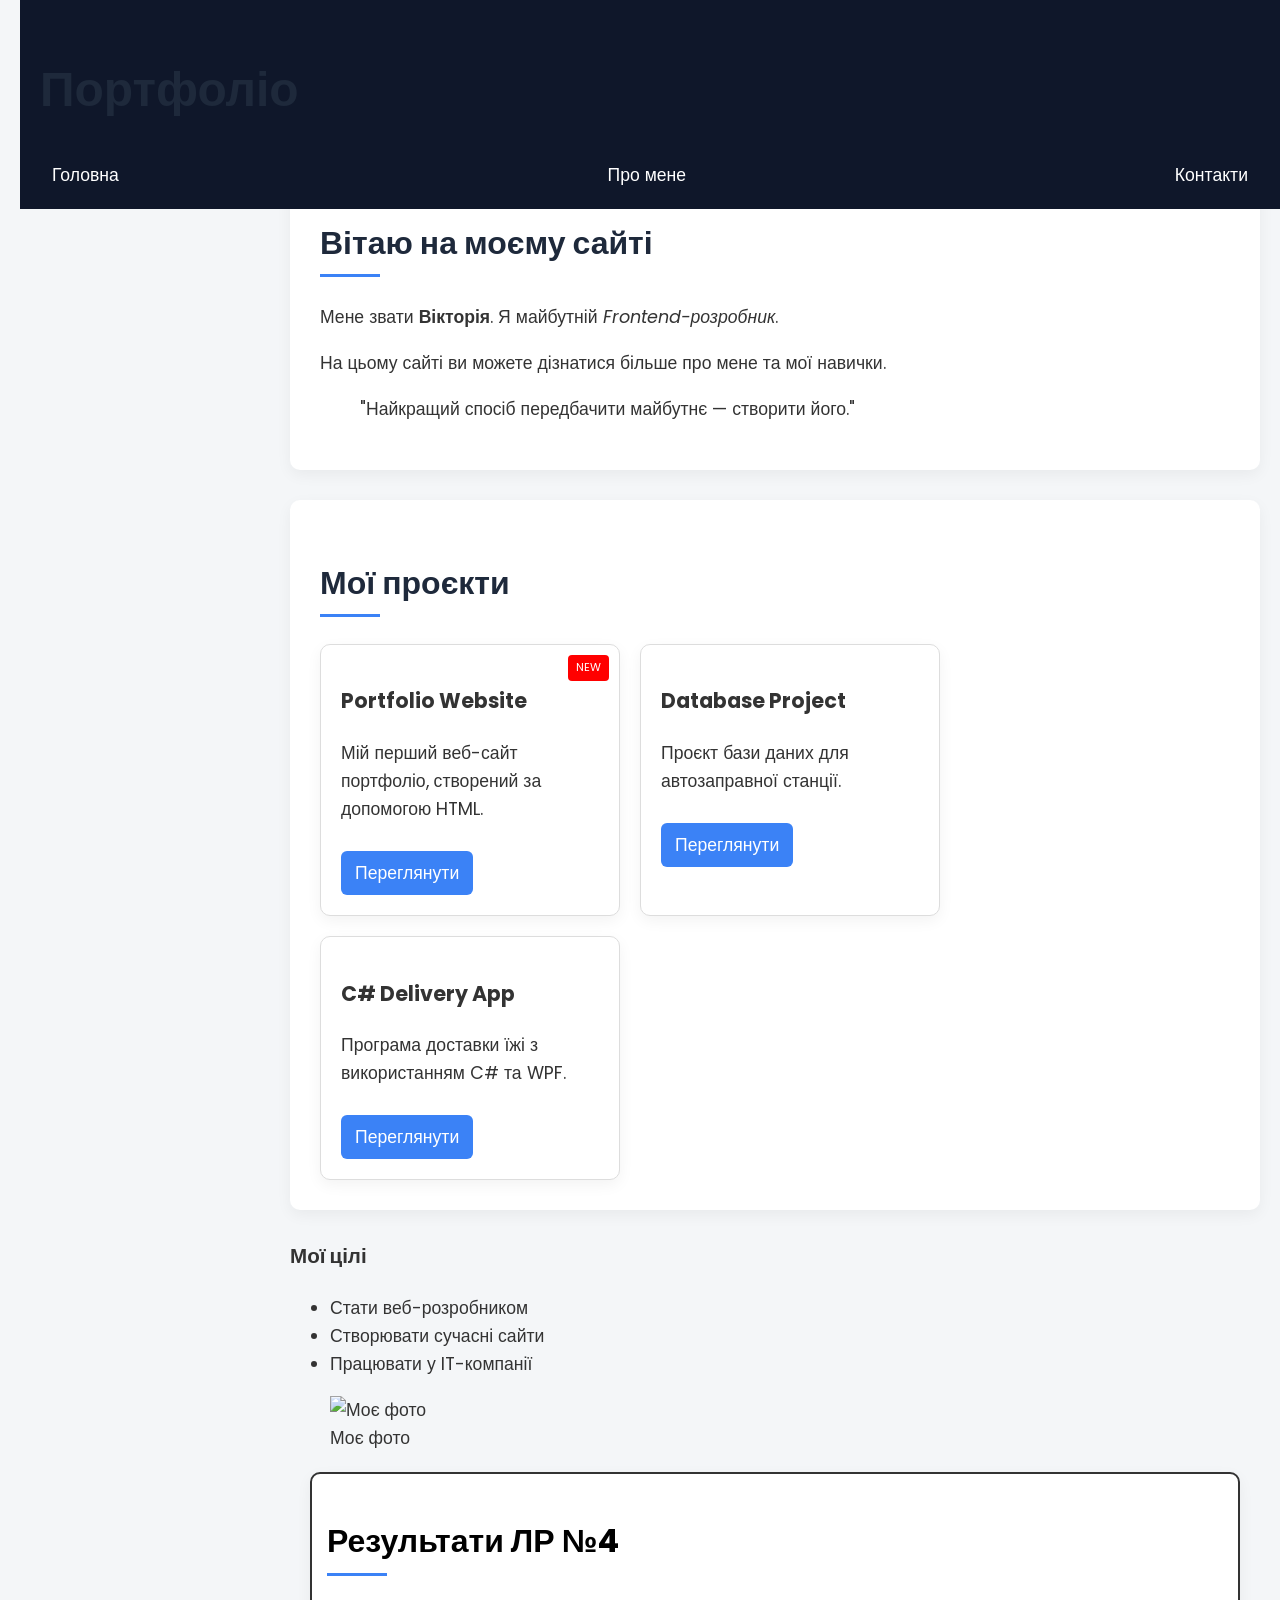
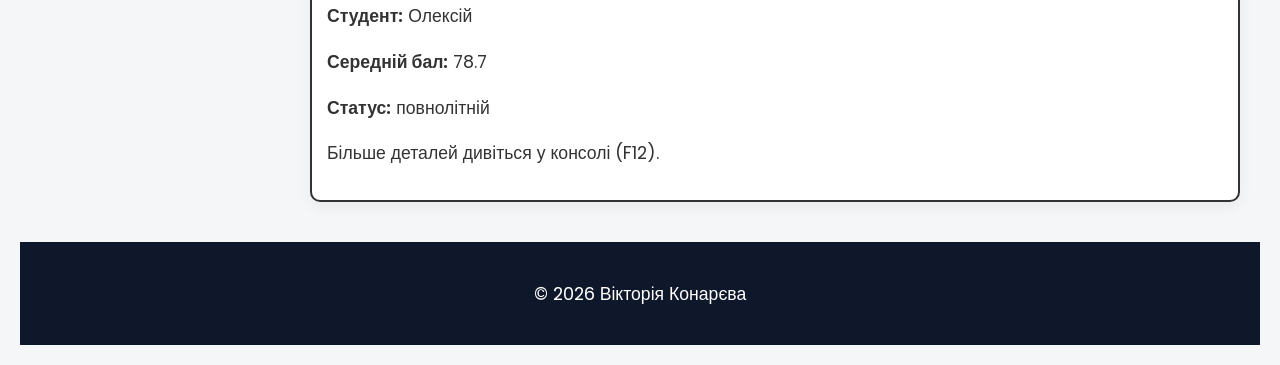
==== index.html @ f1567363 "fix: restore project structure and add lab 4" ====
<!DOCTYPE html>
<html lang="uk">
<head>
<meta charset="UTF-8">
<meta name="viewport" content="width=device-width, initial-scale=1.0">
<meta name="description" content="Персональне портфоліо">
<meta name="author" content="Student">
<title>Головна — Портфоліо</title>
<link href="https://fonts.googleapis.com/css2?family=Poppins:wght@300;400;600&display=swap" rel="stylesheet">
<link rel="stylesheet" href="styles.css">
</head>

<body>

<div class="page">

<header  class="header">
<h1>Портфоліо</h1>

<nav>
<ul>
<li><a href="index.html">Головна</a></li>
<li><a href="about.html">Про мене</a></li>
<li><a href="contacts.html">Контакти</a></li>
</ul>
</nav>

</header>

<aside class="sidebar">
Навігація
</aside>

<main  class="content">

<section>

<h2>Вітаю на моєму сайті</h2>

<p>Мене звати <strong>Вікторія</strong>. Я майбутній <em>Frontend-розробник</em>.</p>

<p>На цьому сайті ви можете дізнатися більше про мене та мої навички.</p>

<blockquote>
"Найкращий спосіб передбачити майбутнє — створити його."
</blockquote>

</section>


<section id="projects">

<h2>Мої проєкти</h2>

<div class="projects-container">

<div class="project-card">
<span class="badge">NEW</span>
<h3>Portfolio Website</h3>
<p>Мій перший веб-сайт портфоліо, створений за допомогою HTML.</p>
<a href="#">Переглянути</a>
</div>

<div class="project-card">
<h3>Database Project</h3>
<p>Проєкт бази даних для автозаправної станції.</p>
<a href="#">Переглянути</a>
</div>

<div class="project-card">
<h3>C# Delivery App</h3>
<p>Програма доставки їжі з використанням C# та WPF.</p>
<a href="#">Переглянути</a>
</div>

</div>

</section>

<h3>Мої цілі</h3>

<ul>
<li>Стати веб-розробником</li>
<li>Створювати сучасні сайти</li>
<li>Працювати у IT-компанії</li>
</ul>

<figure>
<img src="images/IMG_1504.JPG" alt="Моє фото" width="250">
<figcaption>Моє фото</figcaption>
</figure>

</section>
<section id="lab-results" style="margin: 20px; padding: 15px; border: 2px solid #333; background: #fff;">
        <h2 style="color: #000;">Результати ЛР №4</h2>
        <div id="output" style="color: #333;"></div>
    </section>

    <script src="script.js"></script>
</body>
</html>
</main>

<footer class="footer">
<p>© 2026 Вікторія Конарєва</p>
</footer>

</body>
</div>
</html>
---- styles.css ----
:root{

--color-primary:#3498db;
--color-secondary:#2ecc71;
--color-text:#333;
--color-bg:#ffffff;

--spacing-md:1rem;
--spacing-lg:2rem;

--transition-speed:0.3s;

}

.page{
display:grid;

grid-template-areas:
"header"
"content"
"sidebar"
"footer";

grid-template-columns:1fr;

gap:20px;
padding:20px;
}

.header{
grid-area:header;
}

.content{
grid-area:content;
}

.sidebar{
grid-area:sidebar;
}

.footer{
grid-area:footer;
}

/* ===== GLOBAL RESET ===== */

*,
*::before,
*::after {
    box-sizing: border-box;
}

body {
    margin: 0;
    padding: 0;

    font-family: 'Poppins', Arial, sans-serif;

    background-color: #f4f6f8;
    color:var(--color-text);

    line-height: 1.6;
}

/* ===== HEADER ===== */

header {
    background-color: #0f172a;
    color: white;

    padding: 20px;

    position: fixed;
    width: 100%;
    top: 0;

    z-index: 1000;
}

main {
    padding-top: 120px;
    max-width: 1100px;
    margin: auto;
}

/* ===== NAVIGATION ===== */

nav ul {
    list-style: none;
    padding: 0;
    margin: 0;
}

nav ul li {
    display: inline-block;
    margin-right: 20px;
}

nav ul li a {

    text-decoration: none;

    color: white;

    padding: 8px 12px;

    border-radius: 6px;

    transition: 0.3s;
}

nav ul li a:hover {

    background-color: #3b82f6;

}

/* ===== SECTIONS ===== */

section {

    background: white;

    margin-bottom: 30px;

    padding: 30px;

    border-radius: 10px;

    box-shadow: 0 5px 15px rgba(0,0,0,0.05);

}

h1, h2 {

    color: #1e293b;

}
h2::after {

    content: "";

    display: block;

    width: 60px;

    height: 3px;

    background: #3b82f6;

    margin-top: 6px;

}

/* ===== PROJECT CARDS ===== */

.projects-container{

display:flex;

gap:20px;

flex-wrap:wrap;

margin-top:20px;

}

.project-card{

background:white;

border-radius:10px;

padding:20px;

width:300px;

border:1px solid #ddd;

box-shadow:0 5px 15px rgba(0,0,0,0.05);

transition:0.3s;

}

.project-card:hover{

transform:translateY(-5px);

box-shadow:0 15px 25px rgba(0,0,0,0.15);

}

.project-card a{

display:inline-block;

margin-top:10px;

text-decoration:none;

background:#3b82f6;

color:white;

padding:8px 14px;

border-radius:6px;

transition:0.3s;

}

.project-card a:hover{

background:#2563eb;

}

button,
input[type="submit"] {

    background: #3b82f6;

    color: white;

    border: none;

    padding: 10px 20px;

    border-radius: 6px;

    cursor: pointer;

    transition: 0.3s;
}
button:hover,
input[type="submit"]:hover {

    background: #2563eb;

}

/* ===== TABLE ===== */

table {

    width: 100%;

    border-collapse: collapse;

}

th,
td {

    padding: 10px;

    border: 1px solid #ddd;

}

th {

    background: #3b82f6;

    color: white;

}

tr:nth-child(even) {

    background: #f1f5f9;

}

tr:hover {

    background: #e2e8f0;

}

/* ===== FORM ===== */

label {

    display: block;

    margin-top: 15px;

}

input,
textarea {

    width: 100%;

    padding: 10px;

    border: 1px solid #ccc;

    border-radius: 6px;

}
input:focus,
textarea:focus {

    border-color: #3b82f6;

    outline: none;

    box-shadow: 0 0 5px rgba(59,130,246,0.4);

}

blockquote {

    max-height: 120px;

    overflow: auto;

}

/* ===== BADGE (relative + absolute) ===== */

.project-card{

position: relative;

}

.badge{

position: absolute;

top: 10px;

right: 10px;

background: red;

color: white;

padding: 4px 8px;

font-size: 0.7rem;

border-radius: 4px;

}

footer {

    text-align: center;

    padding: 20px;

    background: #0f172a;

    color: white;

}

@media (min-width:1024px){

.page{

grid-template-areas:
"header header"
"sidebar content"
"footer footer";

grid-template-columns:250px 1fr;

}

}

nav ul{
display:flex;

justify-content:center;

align-items:center;

gap:20px;

list-style:none;
padding:0;
}

a{

transition:color 0.3s;

}

a:hover{

color:var(--color-primary);

}

section{

transition:transform 0.3s, box-shadow 0.3s;

}

section:hover{

transform:translateY(-5px);

box-shadow:0 8px 20px rgba(0,0,0,0.2);

}

@keyframes fadeIn{

from{
opacity:0;
transform:translateY(20px);
}

to{
opacity:1;
transform:translateY(0);
}

}
main{

animation:fadeIn 0.6s ease;

}

img{

max-width:100%;

height:auto;

display:block;

}

h1{
font-size:clamp(1.8rem,4vw,3rem);
}

h2{
font-size:clamp(1.2rem,3vw,2rem);
}

body{
font-size:clamp(0.9rem,1.5vw,1.1rem);
}


@media (min-width:768px){

nav ul{
justify-content:space-between;
}

}
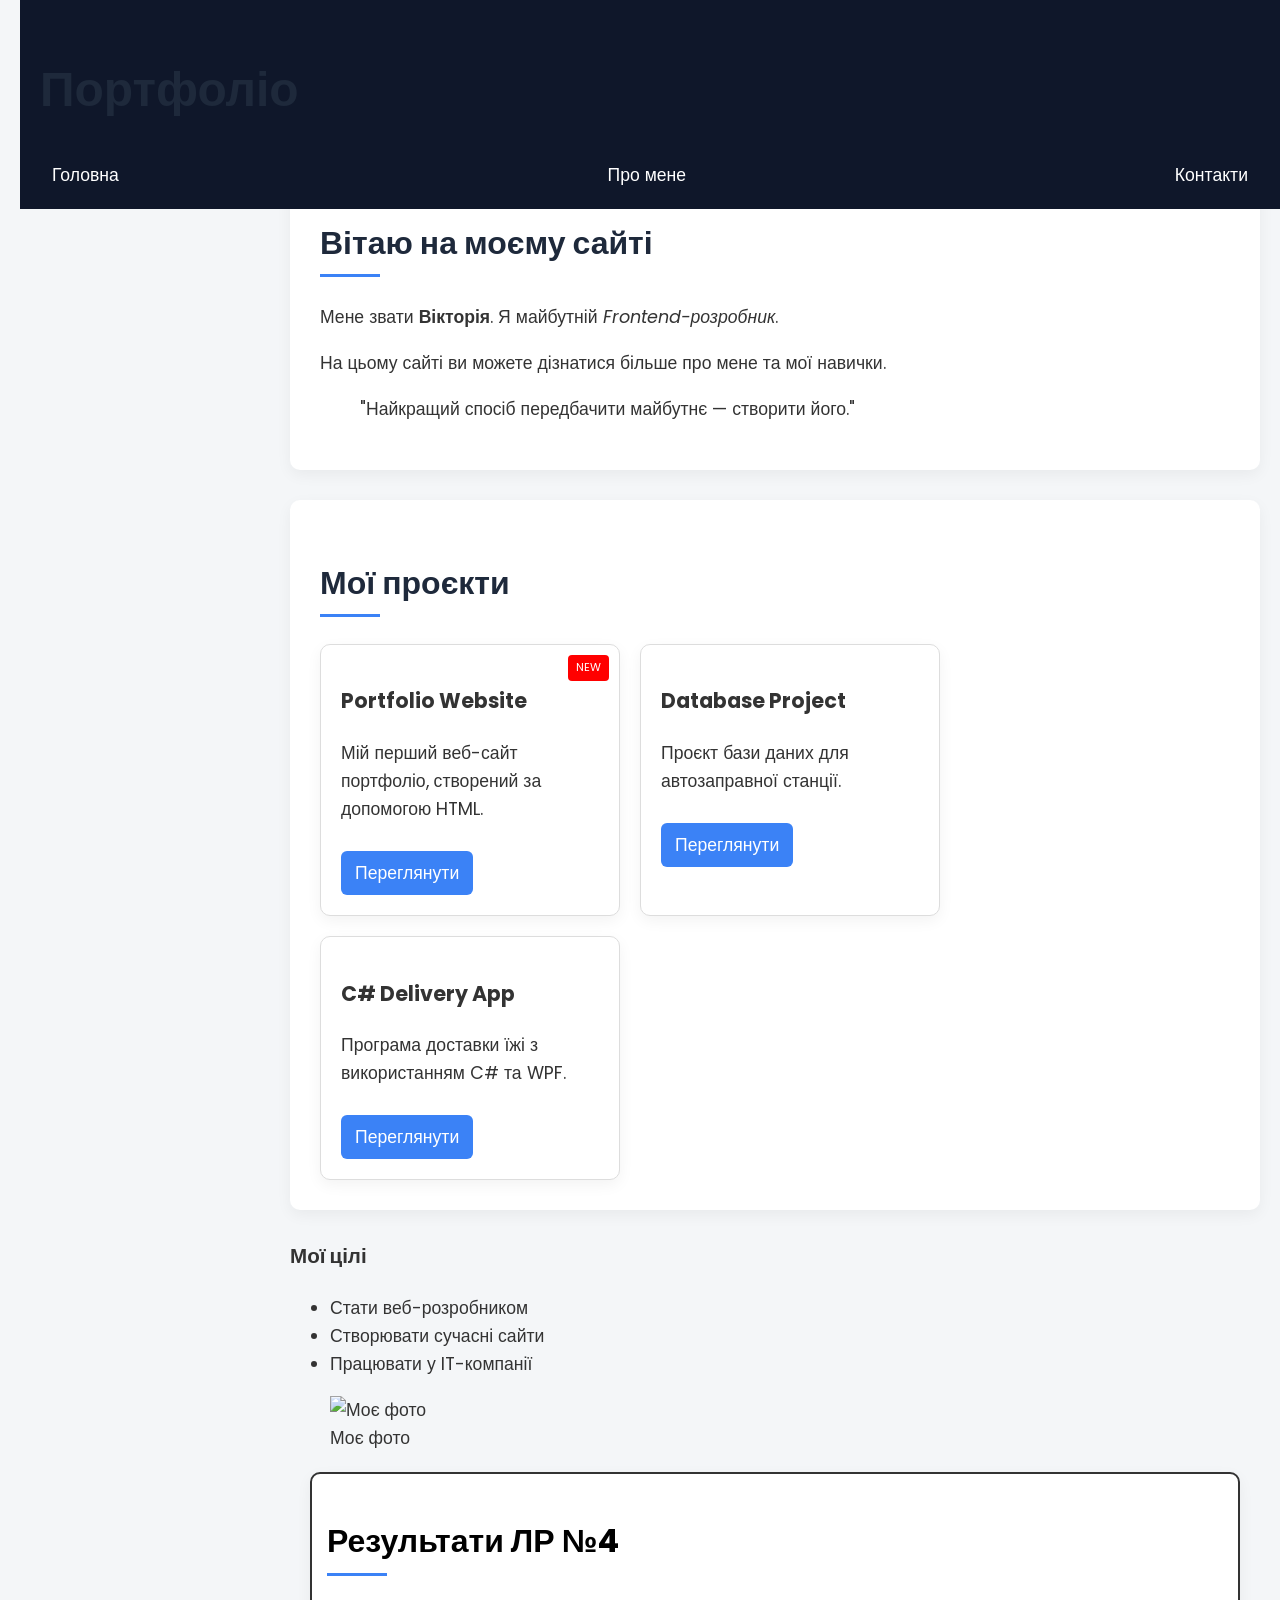
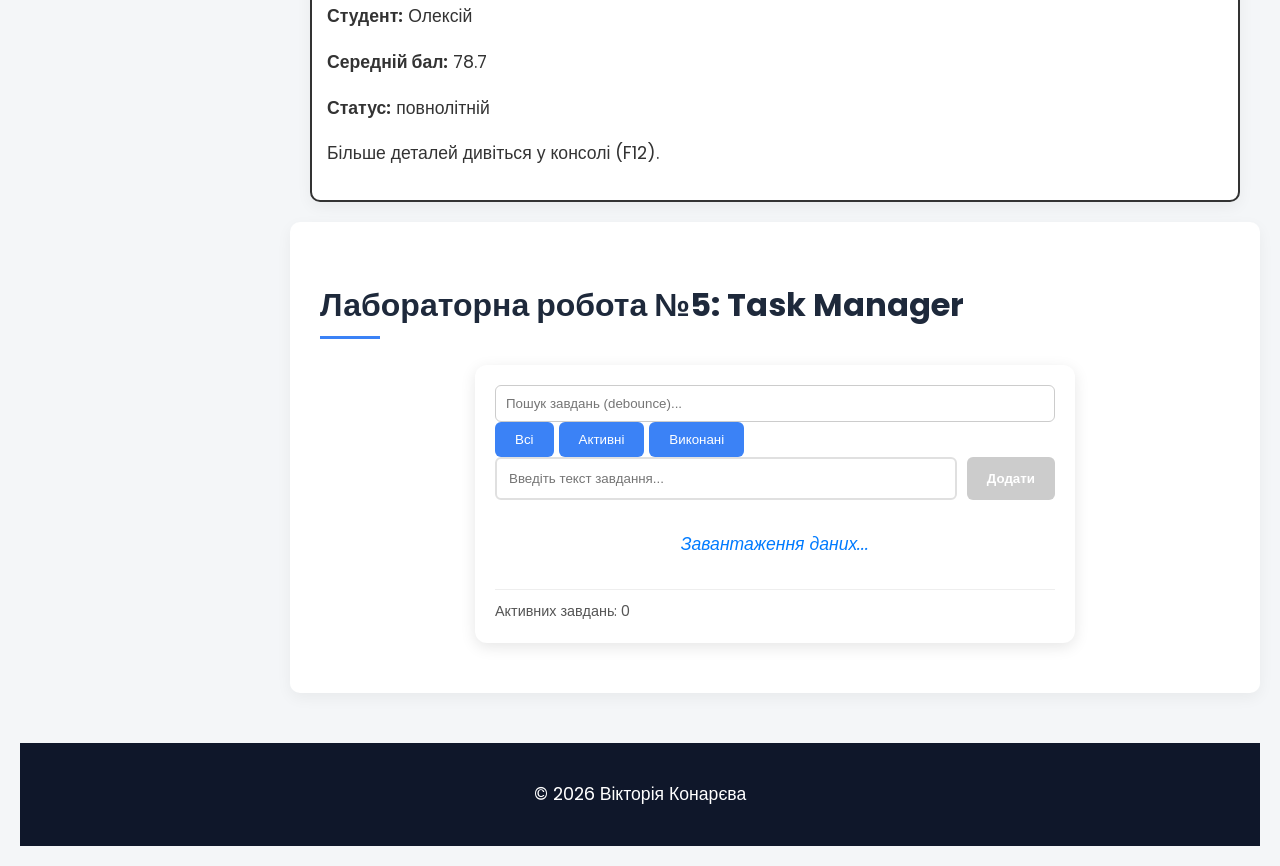
==== commit b6ab5db2: "feat: add todo app" ====
--- a/index.html
+++ b/index.html
@@ -95,6 +95,34 @@
         <h2 style="color: #000;">Результати ЛР №4</h2>
         <div id="output" style="color: #333;"></div>
     </section>
+    <section id="todo-section">
+    <h2>Лабораторна робота №5: Task Manager</h2>
+    
+    <div class="todo-app">
+        <div class="todo-controls">
+            <input type="text" id="searchInput" placeholder="Пошук завдань (debounce)..." class="search-input">
+            
+            <div class="filters">
+                <button class="filter-btn active" data-filter="all">Всі</button>
+                <button class="filter-btn" data-filter="active">Активні</button>
+                <button class="filter-btn" data-filter="completed">Виконані</button>
+            </div>
+        </div>
+
+        <form id="todoForm" class="todo-form">
+            <input type="text" id="todoInput" placeholder="Введіть текст завдання..." required>
+            <button type="submit" id="addBtn" disabled>Додати</button>
+        </form>
+
+        <div id="loader" class="loader hidden">Завантаження даних...</div>
+
+        <ul id="taskList" class="task-list"></ul>
+
+        <div class="todo-stats">
+            Активних завдань: <span id="activeCount">0</span>
+        </div>
+    </div>
+</section>
 
     <script src="script.js"></script>
 </body>
--- a/styles.css
+++ b/styles.css
@@ -465,4 +465,121 @@
 justify-content:space-between;
 }
 
+}
+
+/* === СТИЛІ ДЛЯ ЛАБОРАТОРНОЇ РОБОТИ №5 === */
+
+/* Контейнер всього додатка */
+.todo-app {
+    max-width: 600px;
+    margin: 20px auto;
+    background: #ffffff;
+    padding: 20px;
+    border-radius: 12px;
+    box-shadow: 0 4px 15px rgba(0, 0, 0, 0.1);
+}
+
+/* Форма додавання */
+.todo-form {
+    display: flex;
+    gap: 10px;
+    margin-bottom: 20px;
+}
+
+.todo-form input {
+    flex: 1;
+    padding: 12px;
+    border: 2px solid #e0e0e0;
+    border-radius: 6px;
+    outline: none;
+    transition: border-color 0.3s;
+}
+
+.todo-form input:focus {
+    border-color: #007bff;
+}
+
+.todo-form button {
+    padding: 10px 20px;
+    background-color: #007bff;
+    color: white;
+    border: none;
+    border-radius: 6px;
+    cursor: pointer;
+    font-weight: 600;
+}
+
+.todo-form button:disabled {
+    background-color: #ccc;
+    cursor: not-allowed;
+}
+
+/* Список завдань */
+.task-list {
+    list-style: none;
+    padding: 0;
+}
+
+.task-item {
+    display: flex;
+    align-items: center;
+    justify-content: space-between;
+    padding: 12px;
+    background: #f8f9fa;
+    margin-bottom: 8px;
+    border-radius: 8px;
+    transition: transform 0.2s, box-shadow 0.2s;
+}
+
+.task-item:hover {
+    transform: translateY(-2px);
+    box-shadow: 0 2px 8px rgba(0,0,0,0.05);
+}
+
+/* Стан виконаного завдання (Важлива вимога ЛР!) */
+.task-item.completed {
+    opacity: 0.6;
+}
+
+.task-item.completed .task-title {
+    text-decoration: line-through;
+    color: #888;
+}
+
+/* Кнопка видалення */
+.delete-btn {
+    background: #ff4757;
+    color: white;
+    border: none;
+    padding: 6px 12px;
+    border-radius: 4px;
+    cursor: pointer;
+    font-size: 0.8rem;
+    transition: background 0.3s;
+}
+
+.delete-btn:hover {
+    background: #ff6b81;
+}
+
+/* Спінер завантаження */
+.loader {
+    text-align: center;
+    padding: 10px;
+    color: #007bff;
+    font-style: italic;
+    animation: blink 1.5s infinite;
+}
+
+@keyframes blink {
+    50% { opacity: 0.5; }
+}
+
+/* Статистика */
+.todo-stats {
+    margin-top: 20px;
+    font-size: 0.9rem;
+    color: #555;
+    border-top: 1px solid #eee;
+    padding-top: 10px;
 }
